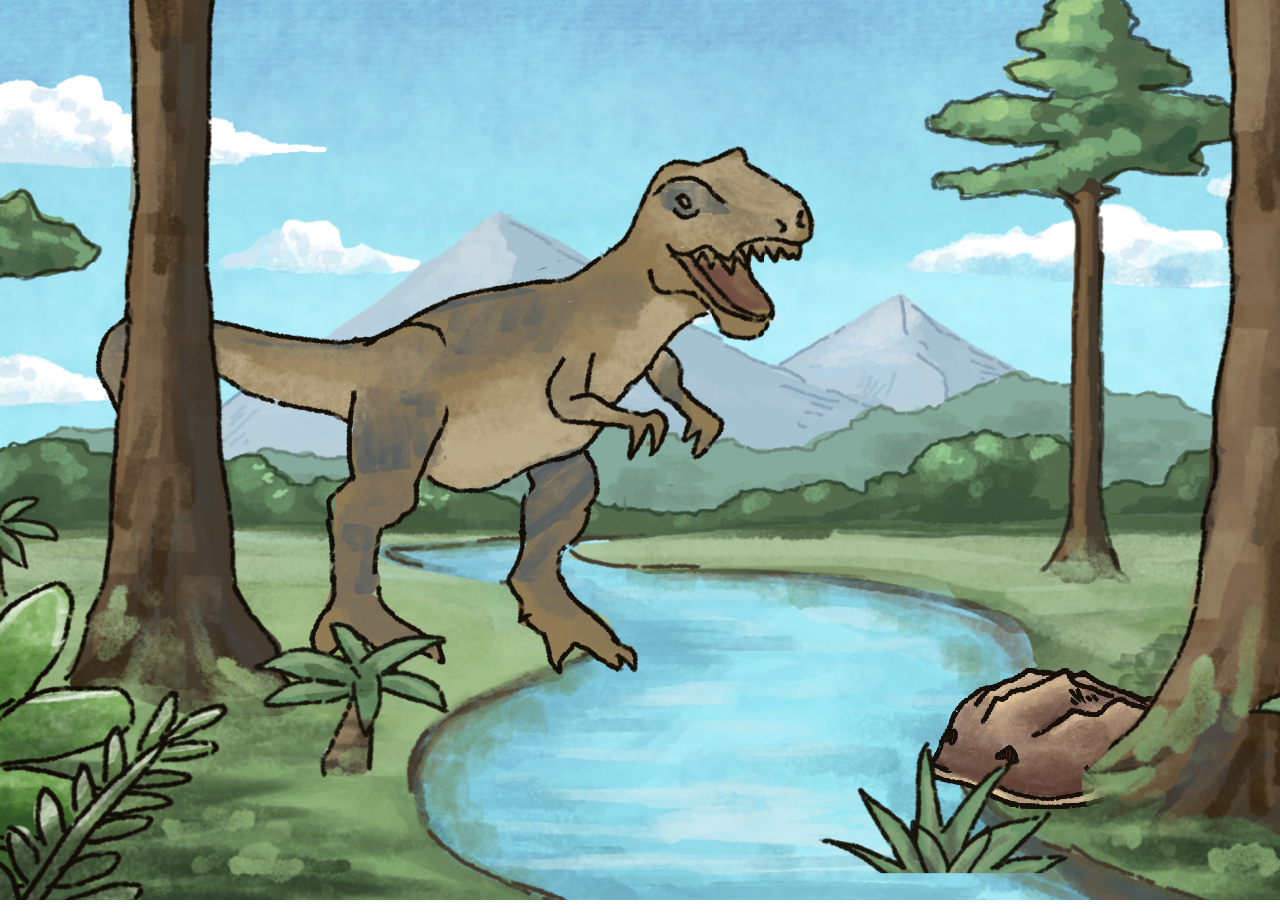
==== data/dinosaurs/dinosaurs.html @ 9d56caaf "phone added, starting new dialogue" ====
<!DOCTYPE html>
<html lang="en">
<head>
  <meta charset="UTF-8">
  <meta name="viewport" content="width=device-width, initial-scale=1.0">
  <title>tdc - dino</title>
  <link rel="icon" type="image/x-icon" href="/src/images/favicon.png">
  <link rel="stylesheet" href="/src/dialogue.css"/>
  <link rel="stylesheet" href="/src/parallax.css"/>
  <link rel="stylesheet" href="/data/intro/intro.css" />
  <link rel="stylesheet" href="/data/dinosaurs/dinosaurs.css" />
  <link rel="stylesheet" href="/data/dinosaurs/dino-dialogue.css" />
</head>

<body>
  <!-- Instantly makes the page black before anything else loads -->
  <div id="scene-fade-overlay"></div>

  <!-- Parallax Elements -->
  <div id="scene-container">
    <!-- The lower the line, the more in front the image is (higher depth value) -->
    <div class="parallax-item parallax-full bg" id="sky-bg" data-depth="0.1" data-tilt="0.08"></div>
    <div class="parallax-item parallax-full clouds" data-depth="0.14" data-tilt="0.1"></div>
    <div class="parallax-item parallax-full mountain" data-depth="0.16" data-tilt="0.1"></div>
    <div class="parallax-item parallax-full back-forest-1" data-depth="0.18" data-tilt="0.1"></div>
    <div class="parallax-item parallax-full back-forest-2" data-depth="0.15" data-tilt="0.1"></div>
    <div class="parallax-item parallax-full ground" data-depth="0.15" data-tilt="0.1"></div>
    <div class="parallax-item parallax-full back-tree-1" data-depth="0.15" data-tilt="0.11"></div>
    <div class="parallax-item parallax-full back-tree-2" data-depth="0.15" data-tilt="0.12"></div>

    <!-- DINOASAUR TREX ! -->
    <img class="parallax-item" data-depth="0.12" data-tilt="0.2" id='trex' src="/data/dinosaurs/media/dino.png">

    <div class="parallax-item parallax-full clickthru front-tree-2" data-depth="0.15" data-tilt="0.16"></div>

    <div class="parallax-item parallax-full clickthru palm-2" data-depth="0.15" data-tilt="0.12"></div>
    <div class="parallax-item parallax-full clickthru palm-3" data-depth="0.15" data-tilt="0.12"></div>

    <div class="parallax-item parallax-full clickthru front-leaf-1" data-depth="0.23" data-tilt="0.2"></div>
    <div class="parallax-item parallax-full clickthru front-leaf-2" data-depth="0.34" data-tilt="0.22"></div>

    <!-- CRAB ! -->
    <img class="parallax-item" data-depth="0.4" data-tilt="1" id='crab' src="/data/dinosaurs/media/crabMain.png">

    <div class="parallax-item parallax-full clickthru front-tree-1" data-depth="0.15" data-tilt="0.17"></div>
    <div class="parallax-item parallax-full clickthru palm-1" data-depth="0.34" data-tilt="0.2"></div>
    <div class="parallax-item parallax-full clickthru bush-1" data-depth="0.25" data-tilt="0.4"></div>

    <!-- METEOR ! -->
    <div class="parallax-item meteor hidden" data-depth="0.4" data-tilt="0.4" id='meteor'></div>

    <!--<div class="parallax-item test-title">DINOSAUR GHRRR</div>
    <button type="button" id="nextSceneBtn" class="next-button">GO NEXT SCENE!</button> -->

    <!-- SEAGULL 
    <img class="parallax-item" data-depth="0.1" data-tilt="0.4" id='seagull' src="/data/coastline/media/seagull.png">-->

    <!-- Vignette, Godrays-->
    <!-- Vignette<img class="parallax-item parallax-full vignette" data-depth="0.1" data-tilt="0.1" src="images/vignette.png">-->
  </div>

  <div id="dialogue-box">
    <div id="speaker"></div>
    <div id="dialogue-text"></div>
    <div id="choices"></div>
    <div id="continue-hint">click to continue</div>
  </div>

  <!-- Audio -->
  <audio id="wind" autoplay loop style="display:none">
    <source src="/data/coastline/audio/wind.mp3" type="audio/mp3">
  </audio>
  <audio id="next-sound" style="display:none">
    <source src="/data/dinosaurs/audio/pencil.mp3" type="audio/mp3">
  </audio>

</body>

<script src="/src/sceneManager.js"></script>
<script src="/src/dialogue.js"></script>
<script src="/src/parallax.js"></script>
<script src="/data/dinosaurs/dinosaurs.js"></script>
<script>
  var audio = document.getElementById("wind");
  audio.volume = 0.2; // Made silent for now
</script>

</html>
---- src/dialogue.css ----
@import url('https://fonts.googleapis.com/css2?family=IBM+Plex+Sans:ital,wght@0,100..700;1,100..700&display=swap');
@import url('https://fonts.googleapis.com/css2?family=Inter:ital,opsz,wght@0,14..32,100..900;1,14..32,100..900&family=Jersey+10&display=swap');

*, *::before, *::after { box-sizing: border-box; margin: 0; padding: 0; }

@font-face {
  font-family: PixelOperator; /* set name */
  src: url(../src/pixel_operator/PixelOperator.ttf); /* url of the font */
}

#scene-fade-overlay {
  position: fixed; inset: 0; background: #000; opacity: 1; z-index: 9999; pointer-events: all;
}

.noselect {
  -webkit-touch-callout: none; /* iOS Safari */
    -webkit-user-select: none; /* Safari */
     -khtml-user-select: none; /* Konqueror HTML */
       -moz-user-select: none; /* Old versions of Firefox */
        -ms-user-select: none; /* Internet Explorer/Edge */
            user-select: none; /* Non-prefixed version, currently
                                  supported by Chrome, Edge, Opera and Firefox */
}

:root {
  --bg: #abddff;
  --surface: #f1ebe9;
  --border: #100929;
  --text: #100929;
  --text-dim: #100929;
  --accent: #100929;
  --accent-dim: #100929;
  --speaker-color: #100929;
}

body {
  background: var(--bg);
  color: var(--text);
  font-family: 'Playfair Display', serif;
  min-height: 100vh;
  display: flex;
  align-items: flex-end;
  justify-content: center;
  padding: 2rem;
}

body::before {
  content: '';
  position: fixed;
  bottom: 0; left: 50%;
  transform: translateX(-50%);
  width: 600px; height: 300px;
  pointer-events: none;
  z-index: 0;
}

#dialogue-box {
  position: fixed;
  bottom: 2rem;
  left: 50%;
  transform: translateX(-50%);
  z-index: 100;
  width: 100%;
  max-width: 640px;
  border: 3px solid var(--border);
  background: var(--surface);
  padding: 2rem 2.5rem 2rem;
  border-radius: 15px;
  
  /* Hidden properties */
  opacity: 0;
  transition: opacity 0.4s ease, transform 0.4s ease;
  transform: translateX(-50%) translateY(-100px);
  pointer-events: none;
}

#dialogue-box.visible {
  transform: translateX(-50%) translateY(0px);
  display: block;
  opacity: 1;
  pointer-events: all;
}

#dialogue-box.clickable {
  cursor: pointer;
}

#speaker {
  font-family: "Jersey 10", sans-serif;
  font-size: 1.45rem;
  font-weight: 500;
  letter-spacing: 0.15em;
  text-transform: uppercase;
  color: var(--accent);
  margin-bottom: 0.75rem;
  min-height: 1em;
}

#speaker:empty::before {
  content: '';
}

#dialogue-text {
  font-family: 'PixelOperator';
  font-size: 1.52rem;
  line-height: 1.7;
  color: var(--text);
  min-height: 2em;
}

#dialogue-text.has-choices::after { display: none; }

@keyframes blink {
  0%, 100% { opacity: 1; }
  50% { opacity: 0; }
}

#choices {
  margin-top: 1.5rem;
  display: flex;
  flex-direction: column;
  gap: 0.5rem;
}

#choices button {
  background: transparent;
  border: 2px solid var(--accent-dim);
  border-radius: 12px;
  color: var(--text-dim);
  font-family: 'PixelOperator';
  font-size: 1.2rem;
  padding: 0.6rem 1rem;
  text-align: left;
  cursor: pointer;
  transition: all 0.15s ease;
  position: relative;
}

#choices button:hover {
  border-color: var(--accent);
  color: var(--text);
  background: #cee5ee;
}

#choices button:hover::before {
  color: var(--accent);
}

#continue-hint {
  font-family: "Jersey 10", sans-serif;
  margin-top: 1.25rem;
  font-size: 1rem;
  letter-spacing: 0.1em;
  color: var(--text-dim);
  text-align: right;
  opacity: 0;
  transition: opacity 0.4s ease;
  user-select: none;
}

#continue-hint.visible { 
  opacity: 1; 
  animation: blink 2s ease-in-out infinite;
}

@keyframes fadeSlideIn {
  from { opacity: 0; transform: translateY(6px); }
  to   { opacity: 1; transform: translateY(0); }
}

.text-animate {
  animation: fadeSlideIn 0.3s ease forwards;
}

.next-button {
  background: #ffffff;
  border: 2px solid var(--accent-dim);
  border-radius: 5px;
  color: var(--text-dim);
  font-family: 'PixelOperator';
  font-weight: bold;
  font-size: 1.2rem;
  padding: 0.6rem 1rem;
  text-align: left;
  cursor: pointer;
  transition: all 0.15s ease;
  position: absolute;

  left: 4.5%; top: 8%;
}

.test-title {
  font-family: "Jersey 10", sans-serif;
  font-size: 3rem;
  position: absolute;
  left: 2%; top: 2%;
}
---- src/parallax.css ----
.hidden {
    pointer-events: none;
    display: none;
    visibility: hidden;
}

img {
  image-rendering: pixelated; /* For images scaled up, preserves pixels */
  /* OR */
  image-rendering: crisp-edges; /* Tries to preserve contrast and sharp edges */
}

.main-canvas {
  position: relative;
  width: 100vw;
  height: 100vh;
  overflow: hidden; /* keeps scene elements from spilling out */
}

body, html {
    margin: 0;
    padding: 0;
    width: 100vw;
    height: 100vh;
    overflow: hidden;
    background-color: #ffffff;
    font-family: sans-serif;
}

#scene-container {
    position: relative;
    width: 100vw;
    height: 100vh;
}

.vignette {
    pointer-events: none
}

.parallax-item {
    position: absolute;
    transform-origin: center center; 
    transition: 
        transform 0.1s ease-out,
        scale 0.2s,
        left 0.4s ease, 
        top 0.4s ease, 
        bottom 0.4s ease, 
        right 0.4s ease;
    will-change: transform;
    display: flex;
    justify-content: center;
    align-items: center;
}

.parallax-full {
    position: absolute;
    left: -5vw;
    top: -5vh;
    width: 110vw;
    height: 110vh;
    background-size: cover;
    background-position: center;
    background-repeat: no-repeat;
    pointer-events: none;
}

.clickthru {
    pointer-events: none;
}
---- data/intro/intro.css ----
.bg {
    background-image: url('../coastline/media/coastSky.png');
}

.beach {
    background-image: url('../coastline/media/coastBeach2.png');
}

.ocean {
    background-image: url('../coastline/media/testOceanrender.png');
    animation-name: oceanWaves;
    animation: oceanWaves 4s ease-in-out infinite alternate;
}

.back-hills {
    background-image: url('../coastline/media/rockyCliffFar.png');
}

.far-trees {
    background-image: url('../coastline/media/farTrees.png');
}

#front-hill {
    background-image: url('../coastline/media/coastSideRocks.png');
    width: 107vw;
    height: 107vh;
    top: -1%;
    left: -5%;
}


@keyframes oceanWaves {
  from {width: 110vw;}
  to {width: 115vw;}
}

#close-rocks {
    background-image: url('../coastline/media/closeRocks.png');
}

#mid-rocks {
    background-image: url('../coastline/media/midRocks.png');
}

#far-rocks {
    background-image: url('../coastline/media/farRocks.png');
}

#crab {
    position: absolute;
    width: 256px;
    height: 172px;
    left: 75%;
    bottom: 10%;
    scale: 0.8;
    border: none;
    cursor: pointer;
}

#seagull {
    position: absolute;
    width: 306px;
    height: 170px;
    top: 10%;
    left: 40%;
    bottom: 210px;
    cursor: pointer;

    animation-name: birdFly;
    animation: birdFly 1s ease infinite alternate;
}

#crab:hover {
    scale: 1;
}

#seagull:hover {
    scale: 1.2;
}

@keyframes birdFly {
  from {top: 10%;}
  to {top: 12%;}
}

#dialogue-box {
  border: 2px solid var(--border);
  border-radius: 5px;
}

#choices button {
  border-radius: 5px;
}
---- data/dinosaurs/dinosaurs.css ----
#crab {
    position: absolute;
    width: 256px;
    height: 172px;
    left: 75%;
    bottom: 10%;
    scale: 1.3;
    border: none;
    cursor: pointer;
}

#trex {
    position: absolute;
    width: 896px;
    height: 742px;
    scale: 1;
    border: none;
    cursor: pointer;
}

.meteor {
    position: absolute;
    width: 257px;
    height: 238px;
    left: 55%;
    bottom: 75%;
    scale: 1;
    border: none;
    background-image: url('../dinosaurs/media/meteor1.png');
    cursor: pointer;

    animation: meteorChange 1.2s infinite;
}

@keyframes meteorChange {
  from {background-image: url('../dinosaurs/media/meteor1.png');}
  to {background-image: url('../dinosaurs/media/meteor2.png');}
}

.parallax-full {
    position: absolute;
    left: -2vw;
    top: -2vh;
    width: 103vw;
    height: 103vh;
    background-size: cover;
    background-position: center;
    background-repeat: no-repeat;
}

.bg { background-image: url('../dinosaurs/media/sky.png');}

.red-sky { background-image: url('../dinosaurs/media/redSky.png');}

.clouds { background-image: url('../dinosaurs/media/clouds.png');}

.mountain { background-image: url('../dinosaurs/media/mountain.png');}

.back-forest-1 { background-image: url('../dinosaurs/media/backForest1.png');}

.back-forest-2 { background-image: url('../dinosaurs/media/backForest2.png');}

.ground { background-image: url('../dinosaurs/media/ground.png');}

.back-tree-1 { background-image: url('../dinosaurs/media/backTree1.png');}

.back-tree-2 { background-image: url('../dinosaurs/media/backTree2.png');}

.front-tree-1 { background-image: url('../dinosaurs/media/frontTree1.png');}

.front-tree-2 { background-image: url('../dinosaurs/media/frontTree2.png');}

.front-leaf-1 { background-image: url('../dinosaurs/media/frontLeaf1.png');
    width: 104vw;
    height: 104vh;}

.front-leaf-2 { background-image: url('../dinosaurs/media/frontLeaf2.png');
    width: 104vw;
    height: 104vh;}

.palm-1 { background-image: url('../dinosaurs/media/palm1.png');
    width: 104vw;
    height: 104vh;}

.palm-2 { background-image: url('../dinosaurs/media/palm2.png');
    width: 104vw;
    height: 104vh;}

.palm-3 { background-image: url('../dinosaurs/media/palm3.png');
    width: 104vw;
    height: 104vh;}

.bush-1 { background-image: url('../dinosaurs/media/bush1.png');
    width: 104vw;
    height: 104vh;}


#crab:hover {
    scale: 1.5;
}

#dino:hover {
    scale: 1.04;
}
---- data/dinosaurs/dino-dialogue.css ----
@import url('https://fonts.googleapis.com/css2?family=Rubik+Dirt&display=swap');
@import url('https://fonts.googleapis.com/css2?family=Roboto+Slab:wght@100..900&display=swap');

:root {
  --bg: #e4ddbf;
  --surface: #f3efeb;
  --border: #100929;
  --text: #100929;
  --text-dim: #100929;
  --accent: #100929;
  --accent-dim: #100929;
  --speaker-color: #100929;
}

#speaker {
  font-family: "Rubik Dirt", system-ui;
  font-size: 1.2rem;
  font-weight: 300;
  text-transform: uppercase;
}

#dialogue-text {
  font-family: "Roboto Slab";
  font-size: 1.1rem;
}

#choices button {
  font-family: "Roboto Slab";
  font-size: 1rem;
}

#choices button:hover {
  border-color: var(--accent);
  color: var(--text);
  background: #dde9da;
}

#continue-hint {
  font-family: "Rubik Dirt", system-ui;
  font-size: 0.8rem;
}

.next-button {
  font-family: "Roboto Slab";
  font-weight: 100;
  font-size: 1rem;
}

.test-title {
  font-family: "Rubik Dirt", system-ui;
  font-size: 2.3rem;
}
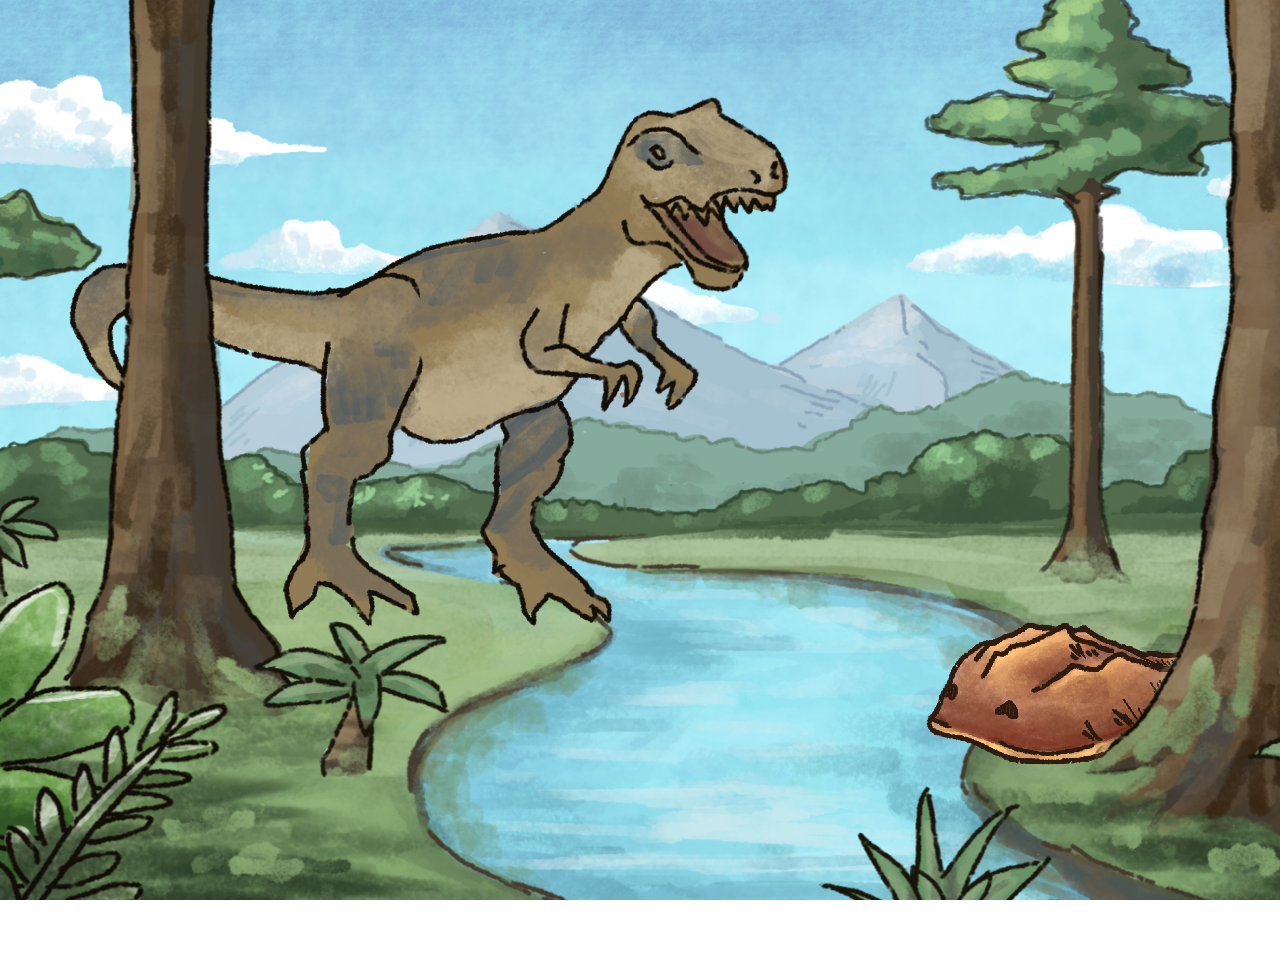
==== commit b5eafea4: "dinosaur changes and medieval image new" ====
--- a/data/dinosaurs/dinosaurs.html
+++ b/data/dinosaurs/dinosaurs.html
@@ -68,7 +68,7 @@
 
   <!-- Audio -->
   <audio id="wind" autoplay loop style="display:none">
-    <source src="/data/coastline/audio/wind.mp3" type="audio/mp3">
+    <source src="/data/dinosaurs/audio/jungle-ambience.mp3" type="audio/mp3">
   </audio>
   <audio id="next-sound" style="display:none">
     <source src="/data/dinosaurs/audio/pencil.mp3" type="audio/mp3">
@@ -82,7 +82,7 @@
 <script src="/data/dinosaurs/dinosaurs.js"></script>
 <script>
   var audio = document.getElementById("wind");
-  audio.volume = 0.2; // Made silent for now
+  audio.volume = 0.3; // Made silent for now
 </script>
 
 </html>
--- a/data/dinosaurs/dinosaurs.css
+++ b/data/dinosaurs/dinosaurs.css
@@ -3,7 +3,7 @@
     width: 256px;
     height: 172px;
     left: 75%;
-    bottom: 10%;
+    bottom: 15%;
     scale: 1.3;
     border: none;
     cursor: pointer;
@@ -13,9 +13,16 @@
     position: absolute;
     width: 896px;
     height: 742px;
+    bottom: 23%;
+    left: -2%;
     scale: 1;
     border: none;
     cursor: pointer;
+}
+
+#trex:hover{
+    scale: 1.1; 
+    left: 0%;
 }
 
 .meteor {
@@ -30,6 +37,10 @@
     cursor: pointer;
 
     animation: meteorChange 1.2s infinite;
+}
+
+.meteor:hover {
+    scale: 1.1;
 }
 
 @keyframes meteorChange {
@@ -80,11 +91,14 @@
 
 .palm-1 { background-image: url('../dinosaurs/media/palm1.png');
     width: 104vw;
-    height: 104vh;}
+    height: 104vh;    
+    top: 3%;
+}
 
 .palm-2 { background-image: url('../dinosaurs/media/palm2.png');
     width: 104vw;
-    height: 104vh;}
+    height: 104vh;
+}
 
 .palm-3 { background-image: url('../dinosaurs/media/palm3.png');
     width: 104vw;
@@ -92,7 +106,9 @@
 
 .bush-1 { background-image: url('../dinosaurs/media/bush1.png');
     width: 104vw;
-    height: 104vh;}
+    height: 104vh;
+    top: 3%;
+}
 
 
 #crab:hover {
--- a/data/dinosaurs/dino-dialogue.css
+++ b/data/dinosaurs/dino-dialogue.css
@@ -1,21 +1,21 @@
-@import url('https://fonts.googleapis.com/css2?family=Rubik+Dirt&display=swap');
+@import url('https://fonts.googleapis.com/css2?family=Oswald:wght@200..700&display=swap');
 @import url('https://fonts.googleapis.com/css2?family=Roboto+Slab:wght@100..900&display=swap');
 
 :root {
-  --bg: #e4ddbf;
-  --surface: #f3efeb;
-  --border: #100929;
-  --text: #100929;
-  --text-dim: #100929;
-  --accent: #100929;
-  --accent-dim: #100929;
-  --speaker-color: #100929;
+  --bg: #ccd4bf;
+  --surface: #e7e9e4;
+  --border: #1f301e;
+  --text: #1f301e;
+  --text-dim: #1f301e;
+  --accent: #1f301e;
+  --accent-dim: #1f301e;
+  --speaker-color: #1f301e;
 }
 
 #speaker {
-  font-family: "Rubik Dirt", system-ui;
+  font-family: "Oswald", sans-serif;
   font-size: 1.2rem;
-  font-weight: 300;
+  font-weight: 700;
   text-transform: uppercase;
 }
 
@@ -27,16 +27,18 @@
 #choices button {
   font-family: "Roboto Slab";
   font-size: 1rem;
+  border: 2px solid #9eaa99;
+  border-radius: 2px;
 }
 
 #choices button:hover {
   border-color: var(--accent);
   color: var(--text);
-  background: #dde9da;
+  background: #deebd2;
 }
 
 #continue-hint {
-  font-family: "Rubik Dirt", system-ui;
+  font-family: "Oswald", sans-serif;
   font-size: 0.8rem;
 }
 
@@ -47,6 +49,6 @@
 }
 
 .test-title {
-  font-family: "Rubik Dirt", system-ui;
+  font-family: "Oswald", sans-serif;
   font-size: 2.3rem;
 }
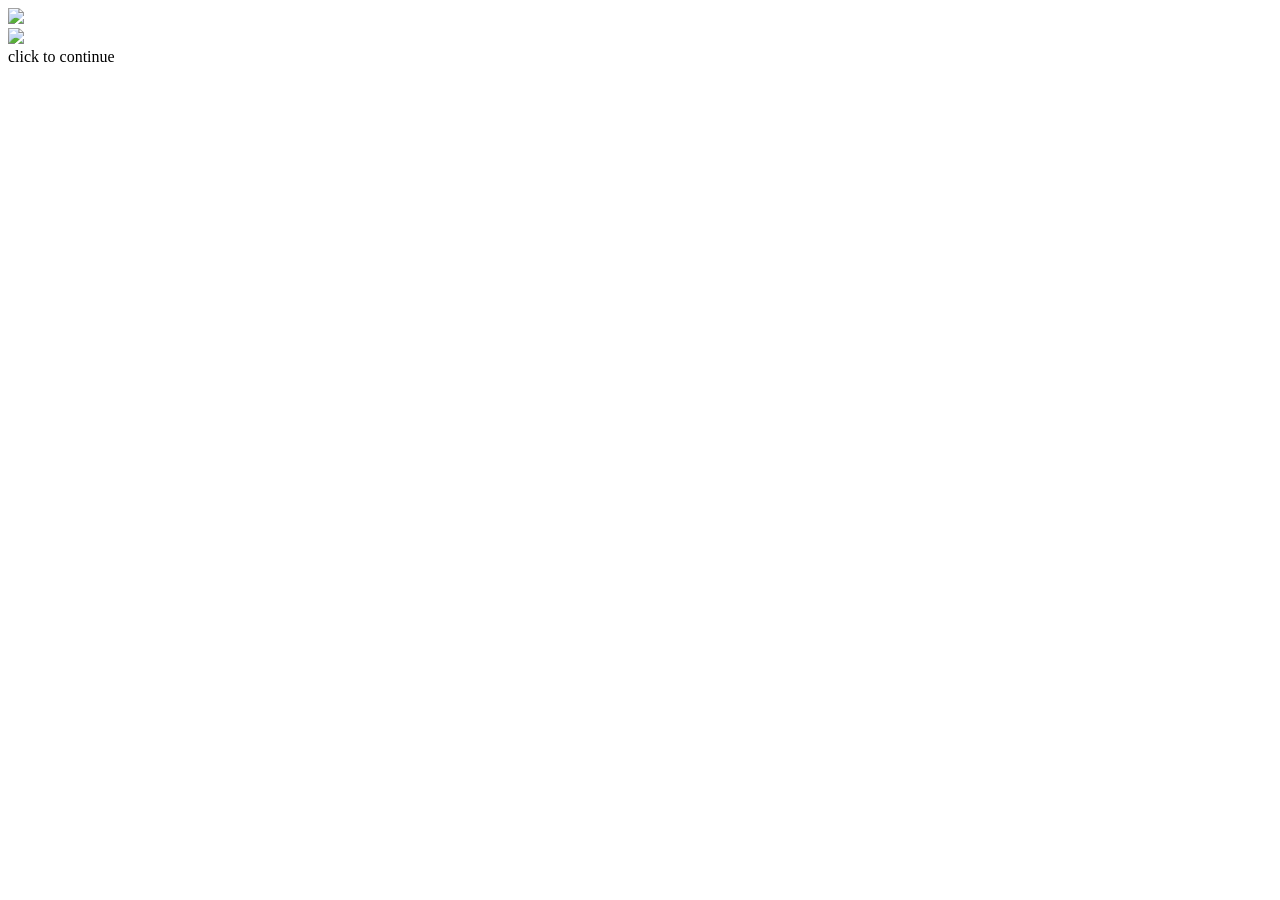
==== commit 83487ee4: "paths for all eras github deployment fix" ====
--- a/data/dinosaurs/dinosaurs.html
+++ b/data/dinosaurs/dinosaurs.html
@@ -1,15 +1,16 @@
 <!DOCTYPE html>
 <html lang="en">
 <head>
+  <base href="/CTCH306-final-project/">
   <meta charset="UTF-8">
   <meta name="viewport" content="width=device-width, initial-scale=1.0">
   <title>tdc - dino</title>
-  <link rel="icon" type="image/x-icon" href="/src/images/favicon.png">
-  <link rel="stylesheet" href="/src/dialogue.css"/>
-  <link rel="stylesheet" href="/src/parallax.css"/>
-  <link rel="stylesheet" href="/data/intro/intro.css" />
-  <link rel="stylesheet" href="/data/dinosaurs/dinosaurs.css" />
-  <link rel="stylesheet" href="/data/dinosaurs/dino-dialogue.css" />
+  <link rel="icon" type="image/x-icon" href="src/images/favicon.png">
+  <link rel="stylesheet" href="src/dialogue.css"/>
+  <link rel="stylesheet" href="src/parallax.css"/>
+  <link rel="stylesheet" href="data/intro/intro.css" />
+  <link rel="stylesheet" href="data/dinosaurs/dinosaurs.css" />
+  <link rel="stylesheet" href="data/dinosaurs/dino-dialogue.css" />
 </head>
 
 <body>
@@ -29,7 +30,7 @@
     <div class="parallax-item parallax-full back-tree-2" data-depth="0.15" data-tilt="0.12"></div>
 
     <!-- DINOASAUR TREX ! -->
-    <img class="parallax-item" data-depth="0.12" data-tilt="0.2" id='trex' src="/data/dinosaurs/media/dino.png">
+    <img class="parallax-item" data-depth="0.12" data-tilt="0.2" id='trex' src="data/dinosaurs/media/dino.png">
 
     <div class="parallax-item parallax-full clickthru front-tree-2" data-depth="0.15" data-tilt="0.16"></div>
 
@@ -40,7 +41,7 @@
     <div class="parallax-item parallax-full clickthru front-leaf-2" data-depth="0.34" data-tilt="0.22"></div>
 
     <!-- CRAB ! -->
-    <img class="parallax-item" data-depth="0.4" data-tilt="1" id='crab' src="/data/dinosaurs/media/crabMain.png">
+    <img class="parallax-item" data-depth="0.4" data-tilt="1" id='crab' src="data/dinosaurs/media/crabMain.png">
 
     <div class="parallax-item parallax-full clickthru front-tree-1" data-depth="0.15" data-tilt="0.17"></div>
     <div class="parallax-item parallax-full clickthru palm-1" data-depth="0.34" data-tilt="0.2"></div>
@@ -49,37 +50,29 @@
     <!-- METEOR ! -->
     <div class="parallax-item meteor hidden" data-depth="0.4" data-tilt="0.4" id='meteor'></div>
 
-    <!--<div class="parallax-item test-title">DINOSAUR GHRRR</div>
-    <button type="button" id="nextSceneBtn" class="next-button">GO NEXT SCENE!</button> -->
-
-    <!-- SEAGULL 
-    <img class="parallax-item" data-depth="0.1" data-tilt="0.4" id='seagull' src="/data/coastline/media/seagull.png">-->
-
-    <!-- Vignette, Godrays-->
-    <!-- Vignette<img class="parallax-item parallax-full vignette" data-depth="0.1" data-tilt="0.1" src="images/vignette.png">-->
   </div>
 
-  <div id="dialogue-box">
-    <div id="speaker"></div>
-    <div id="dialogue-text"></div>
-    <div id="choices"></div>
-    <div id="continue-hint">click to continue</div>
+  <div class="noselect" id="dialogue-box">
+    <div class="noselect" id="speaker"></div>
+    <div class="noselect" id="dialogue-text"></div>
+    <div class="noselect" id="choices"></div>
+    <div class="noselect" id="continue-hint">click to continue</div>
   </div>
 
   <!-- Audio -->
   <audio id="wind" autoplay loop style="display:none">
-    <source src="/data/dinosaurs/audio/jungle-ambience.mp3" type="audio/mp3">
+    <source src="data/dinosaurs/audio/jungle-ambience.mp3" type="audio/mp3">
   </audio>
   <audio id="next-sound" style="display:none">
-    <source src="/data/dinosaurs/audio/pencil.mp3" type="audio/mp3">
+    <source src="data/dinosaurs/audio/pencil.mp3" type="audio/mp3">
   </audio>
 
 </body>
 
-<script src="/src/sceneManager.js"></script>
-<script src="/src/dialogue.js"></script>
-<script src="/src/parallax.js"></script>
-<script src="/data/dinosaurs/dinosaurs.js"></script>
+<script src="src/sceneManager.js"></script>
+<script src="src/dialogue.js"></script>
+<script src="src/parallax.js"></script>
+<script src="data/dinosaurs/dinosaurs.js"></script>
 <script>
   var audio = document.getElementById("wind");
   audio.volume = 0.3; // Made silent for now
